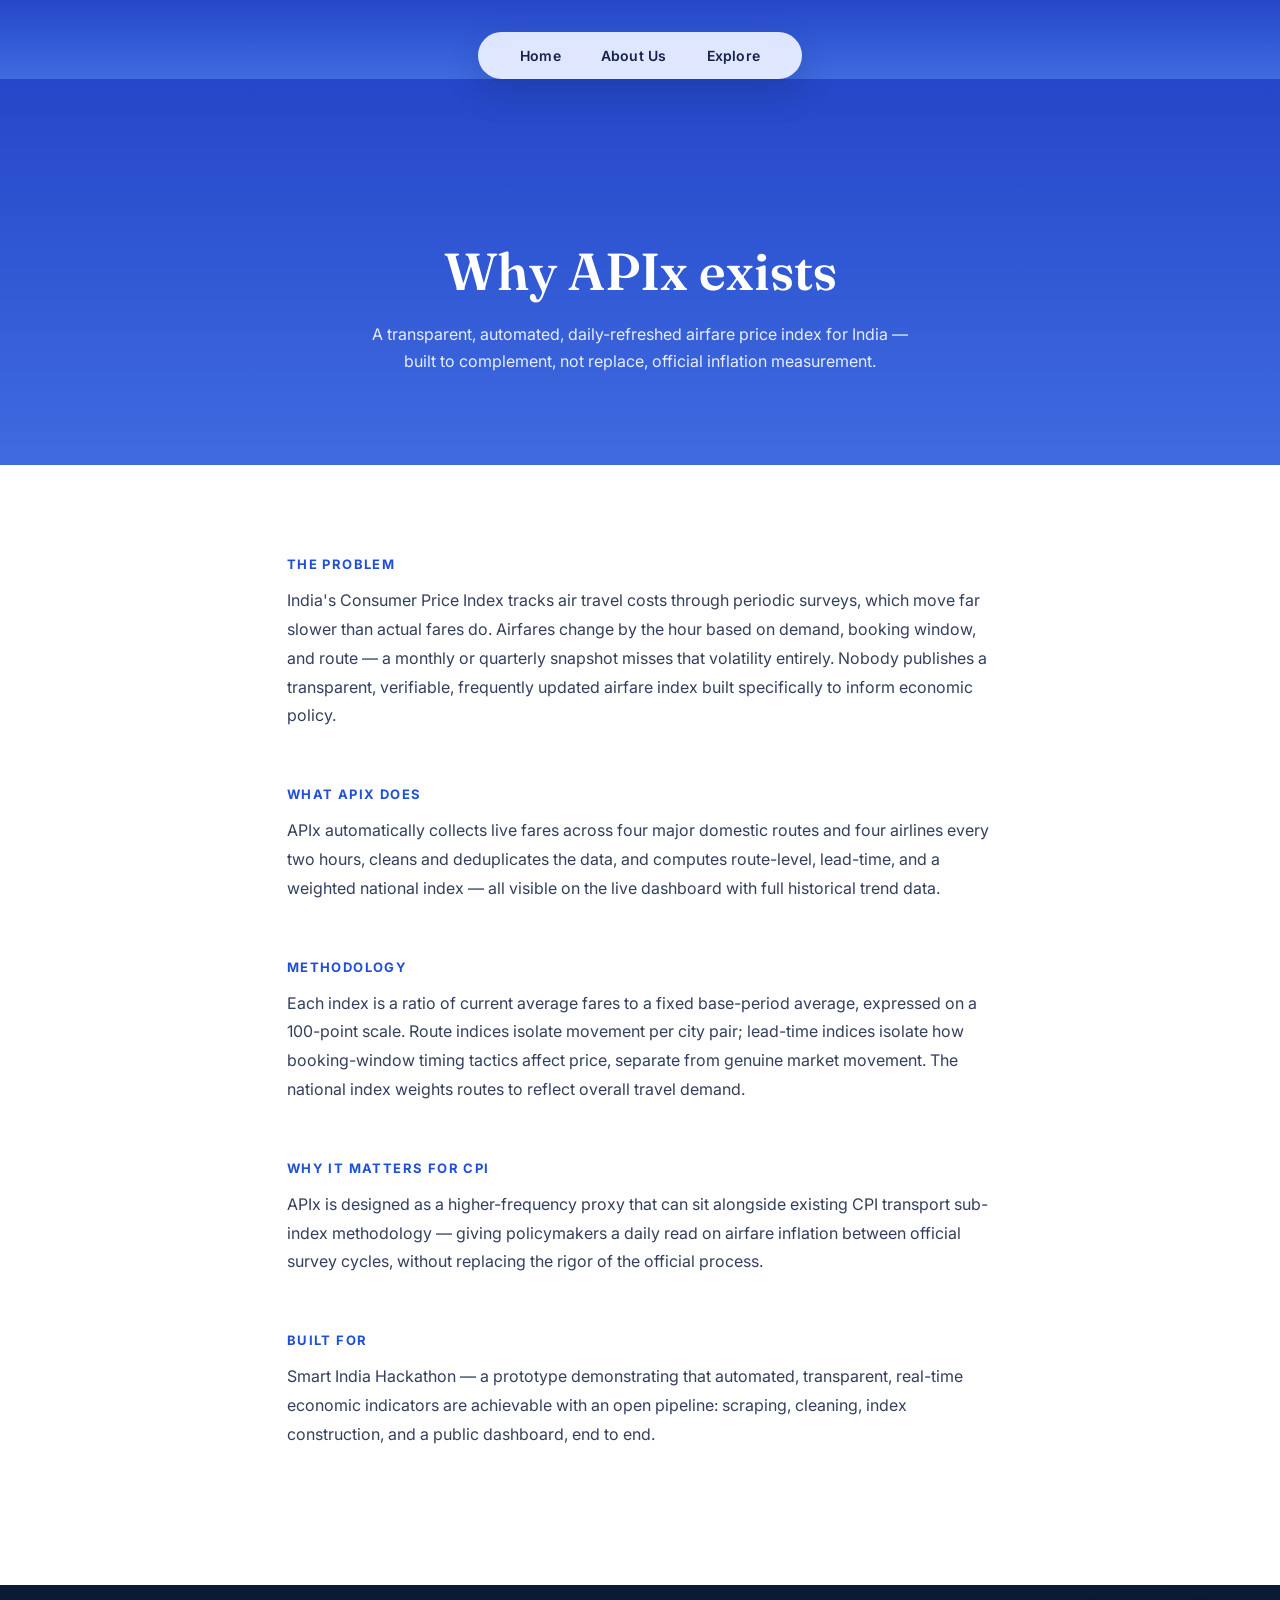
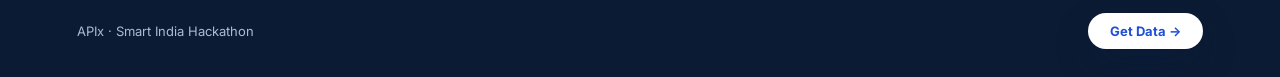
==== templates/about.html @ 1c7571ba "Frontend Push(2) changed frontend features" ====
<!DOCTYPE html>
<html lang="en">
<head>
<meta charset="UTF-8">
<meta name="viewport" content="width=device-width, initial-scale=1.0">
<title>About — APIx</title>
<link rel="preconnect" href="https://fonts.googleapis.com">
<link rel="preconnect" href="https://fonts.gstatic.com" crossorigin>
<link href="https://fonts.googleapis.com/css2?family=Fraunces:opsz,wght@9..144,500;9..144,600;9..144,700&family=Inter:wght@400;500;600&display=swap" rel="stylesheet">
<link rel="stylesheet" href="/static/css/landing.css">
</head>
<body>

    <div class="nav-wrapper" style="position: relative; top: 0; padding-top: 32px; background: linear-gradient(180deg, #2547c9 0%, #3f6be0 100%);">
        <nav class="center-pill-nav">
            <a href="/" class="pill-link">Home</a>
            <a href="/about" class="pill-link">About Us</a>
            <a href="/dashboard" class="pill-link">Explore</a>
        </nav>
    </div>

    <header class="about-hero">
        <h1>Why APIx exists</h1>
        <p>
            A transparent, automated, daily-refreshed airfare price
            index for India — built to complement, not replace,
            official inflation measurement.
        </p>
    </header>

    <main class="about-content">

        <div class="about-block reveal">
            <h2>The Problem</h2>
            <p>
                India's Consumer Price Index tracks air travel costs
                through periodic surveys, which move far slower than
                actual fares do. Airfares change by the hour based on
                demand, booking window, and route — a monthly or
                quarterly snapshot misses that volatility entirely.
                Nobody publishes a transparent, verifiable, frequently
                updated airfare index built specifically to inform
                economic policy.
            </p>
        </div>

        <div class="about-block reveal">
            <h2>What APIx Does</h2>
            <p>
                APIx automatically collects live fares across four
                major domestic routes and four airlines every two
                hours, cleans and deduplicates the data, and computes
                route-level, lead-time, and a weighted national index
                — all visible on the live dashboard with full
                historical trend data.
            </p>
        </div>

        <div class="about-block reveal">
            <h2>Methodology</h2>
            <p>
                Each index is a ratio of current average fares to a
                fixed base-period average, expressed on a 100-point
                scale. Route indices isolate movement per city pair;
                lead-time indices isolate how booking-window timing
                tactics affect price, separate from genuine market
                movement. The national index weights routes to reflect
                overall travel demand.
            </p>
        </div>

        <div class="about-block reveal">
            <h2>Why It Matters for CPI</h2>
            <p>
                APIx is designed as a higher-frequency proxy that can
                sit alongside existing CPI transport sub-index
                methodology — giving policymakers a daily read on
                airfare inflation between official survey cycles,
                without replacing the rigor of the official process.
            </p>
        </div>

        <div class="about-block reveal">
            <h2>Built For</h2>
            <p>
                Smart India Hackathon — a prototype demonstrating that
                automated, transparent, real-time economic indicators
                are achievable with an open pipeline: scraping,
                cleaning, index construction, and a public dashboard,
                end to end.
            </p>
        </div>

    </main>

    <footer class="landing-footer">
        <span>APIx &middot; Smart India Hackathon</span>
        <a href="/dashboard" class="cta-button small">Get Data →</a>
    </footer>

    <script src="/static/js/landing.js"></script>
</body>
</html>
---- static/css/landing.css ----
* {
    box-sizing: border-box;
}

body {
    margin: 0;
    font-family: "Inter", Arial, Helvetica, sans-serif;
    color: #0b1b33;
    overflow-x: hidden;
    -webkit-font-smoothing: antialiased;
}

.hero-logo, .hero-motto, .about-hero h1 {
    font-family: "Fraunces", Georgia, serif;
}

/* ---- Intro curtain panel ---- */

.intro-panel {
    position: fixed;
    inset: 0;
    background: linear-gradient(160deg, #1e3fc4 0%, #3f6be0 100%);
    z-index: 999;
    transform: translateY(0);
    transition: transform 0.9s cubic-bezier(0.76, 0, 0.24, 1);
}

.intro-panel.opened {
    transform: translateY(-100%);
}

/* ---- Sky hero ---- */

.sky-hero {
    position: relative;
    min-height: 100vh;
    overflow: hidden;

    background: linear-gradient(
        180deg,
        #2547c9 0%,
        #3f6be0 32%,
        #6f97ea 66%,
        #d3e2fb 100%
    );

    display: flex;
    flex-direction: column;
    align-items: center;
    justify-content: center;
}

.grain-overlay {
    position: absolute;
    inset: 0;
    z-index: 1;
    pointer-events: none;
    opacity: 0.22;
    mix-blend-mode: overlay;
    background-image: url("data:image/svg+xml;utf8,<svg xmlns='http://www.w3.org/2000/svg' width='140' height='140'><filter id='n'><feTurbulence type='fractalNoise' baseFrequency='0.85' numOctaves='2' stitchTiles='stitch'/></filter><rect width='100%25' height='100%25' filter='url(%23n)'/></svg>");
}

.wave-layer {
    position: absolute;
    inset: 0;
    z-index: 1;
    overflow: hidden;
}

.wave {
    position: absolute;
    bottom: -2px;
    left: 0;
    width: 200%;
    height: 30vh;
    min-height: 220px;
}

.wave-back { animation: wave-move 34s linear infinite; }
.wave-mid { animation: wave-move 24s linear infinite reverse; }
.wave-front { animation: wave-move 17s linear infinite; }

@keyframes wave-move {
    from { transform: translateX(0); }
    to { transform: translateX(-50%); }
}

/* ---- Centered glass pill nav (fixed via full-width flex wrapper) ---- */

.nav-wrapper {
    position: absolute;
    top: 32px;
    left: 0;
    right: 0;
    z-index: 5;

    display: flex;
    justify-content: center;
}

.center-pill-nav {
    display: flex;
    gap: 40px;

    background: rgba(255, 255, 255, 0.85);
    backdrop-filter: blur(16px) saturate(160%);
    -webkit-backdrop-filter: blur(16px) saturate(160%);
    border-radius: 999px;
    padding: 15px 42px;

    box-shadow: 0 14px 34px rgba(10, 30, 70, 0.2);
}

.pill-link {
    color: #16224a;
    text-decoration: none;
    font-weight: 600;
    font-size: 14px;
    letter-spacing: 0.2px;
    transition: color 0.2s ease;
}

.pill-link:hover {
    color: #1e4fd6;
}

/* ---- Centered hero content ---- */

.hero-content {
    position: relative;
    z-index: 3;
    text-align: center;
}

.hero-logo {
    font-weight: 600;
    font-size: 60px;
    color: #ffffff;
    letter-spacing: -1px;
    text-shadow: 0 10px 34px rgba(10, 40, 100, 0.35);
    margin-bottom: 24px;
}

.hero-motto {
    font-weight: 500;
    font-style: italic;
    font-size: clamp(28px, 4.4vw, 44px);
    color: #ffffff;
    letter-spacing: -0.2px;
    line-height: 1.25;
    margin: 0 0 38px;
    text-shadow: 0 8px 28px rgba(10, 40, 100, 0.3);
}

.cta-button {
    display: inline-block;
    background: white;
    color: #1e4fd6;
    font-family: "Inter", sans-serif;
    font-weight: 700;
    font-size: 15px;
    text-decoration: none;
    padding: 15px 36px;
    border-radius: 999px;
    transition: transform 0.25s ease, box-shadow 0.25s ease;
    box-shadow: 0 14px 34px rgba(10, 30, 70, 0.28);
}

.cta-button:hover {
    transform: translateY(-3px);
    box-shadow: 0 18px 44px rgba(10, 30, 70, 0.36);
}

.cta-button.small {
    padding: 10px 22px;
    font-size: 13px;
}

/* ---- Features ---- */

.features {
    background: #f5f8ff;
    padding: 100px 6%;

    display: grid;
    grid-template-columns: repeat(auto-fit, minmax(240px, 1fr));
    gap: 26px;
}

.feature-card {
    background: white;
    border-radius: 18px;
    padding: 36px 28px;
    border: 1px solid #e6edfc;
    transition: transform 0.3s ease, box-shadow 0.3s ease;
}

.feature-card:hover {
    transform: translateY(-6px);
    box-shadow: 0 20px 44px rgba(10, 30, 70, 0.1);
}

.feature-icon {
    font-size: 30px;
    margin-bottom: 16px;
}

.feature-card h3 {
    margin: 0 0 10px;
    font-size: 18px;
    font-weight: 700;
    font-family: "Inter", sans-serif;
}

.feature-card p {
    margin: 0;
    color: #56607a;
    line-height: 1.65;
    font-size: 14px;
}

/* ---- Reveal ---- */

.reveal {
    opacity: 0;
    transform: translateY(24px);
    transition: opacity 0.7s ease, transform 0.7s ease;
}

.reveal.is-visible {
    opacity: 1;
    transform: translateY(0);
}

/* ---- Footer ---- */

.landing-footer {
    background: #0b1b33;
    color: #aeb9d4;
    padding: 28px 6%;
    display: flex;
    justify-content: space-between;
    align-items: center;
    font-size: 13px;
}

/* ---- About page ---- */

.about-hero {
    background: linear-gradient(180deg, #2547c9 0%, #3f6be0 100%);
    padding: 160px 6% 90px;
    text-align: center;
    color: white;
    position: relative;
    overflow: hidden;
}

.about-hero h1 {
    font-size: clamp(34px, 5vw, 52px);
    font-weight: 600;
    margin: 0 0 18px;
}

.about-hero p {
    max-width: 560px;
    margin: 0 auto;
    color: #e6edfc;
    line-height: 1.7;
    font-size: 16px;
}

.about-content {
    max-width: 860px;
    margin: 0 auto;
    padding: 80px 6%;
}

.about-block {
    margin-bottom: 56px;
}

.about-block h2 {
    font-family: "Inter", sans-serif;
    font-size: 13px;
    font-weight: 700;
    letter-spacing: 1.4px;
    text-transform: uppercase;
    color: #1e4fd6;
    margin-bottom: 14px;
}

.about-block p {
    font-size: 16px;
    line-height: 1.8;
    color: #333f5c;
    margin: 0;
}

@media (max-width: 700px) {
    .center-pill-nav {
        gap: 22px;
        padding: 12px 26px;
    }

    .hero-logo {
        font-size: 44px;
    }

    .landing-footer {
        flex-direction: column;
        gap: 14px;
        text-align: center;
    }
}

@media (prefers-reduced-motion: reduce) {
    .wave {
        animation: none;
    }

    .reveal {
        opacity: 1;
        transform: none;
    }
}
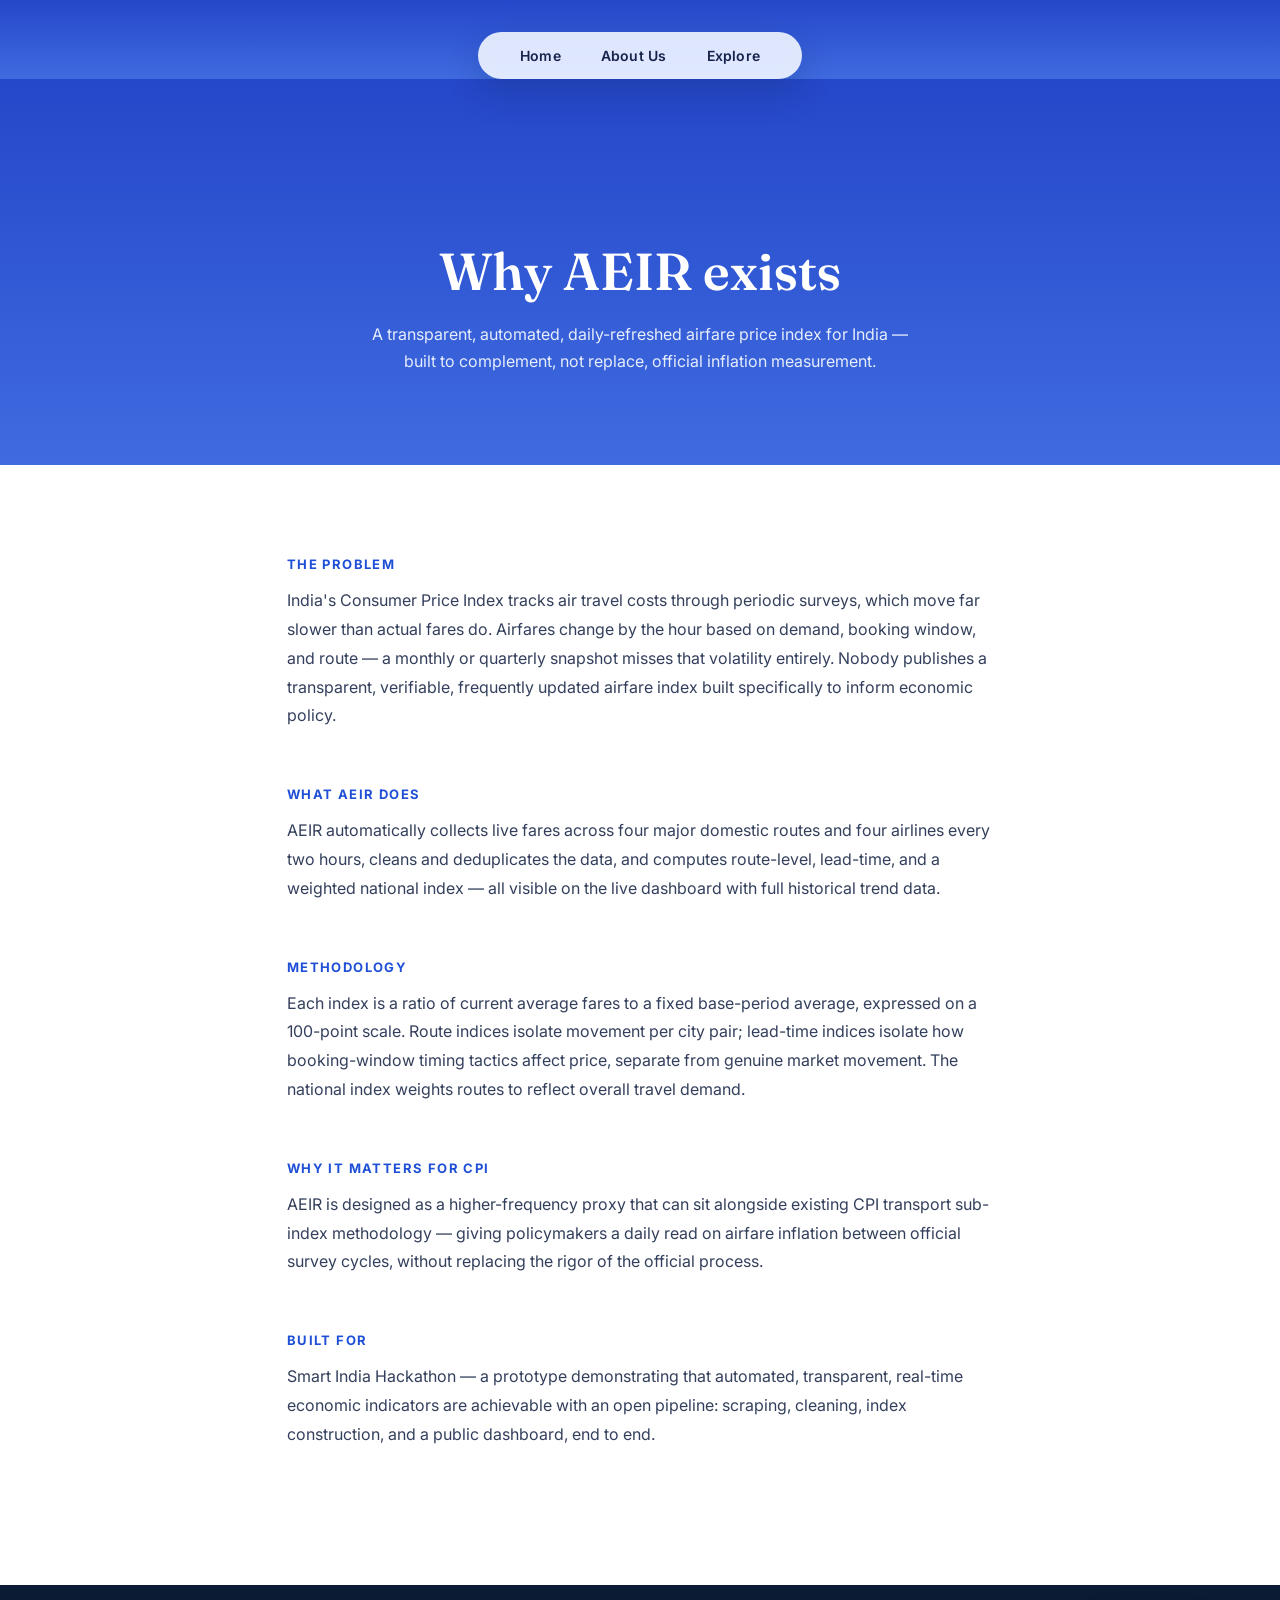
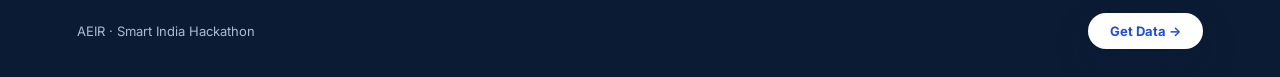
==== commit e08d0c04: "Changed apix to aeir in all the files." ====
--- a/templates/about.html
+++ b/templates/about.html
@@ -3,7 +3,7 @@
 <head>
 <meta charset="UTF-8">
 <meta name="viewport" content="width=device-width, initial-scale=1.0">
-<title>About — APIx</title>
+<title>About — AEIR</title>
 <link rel="preconnect" href="https://fonts.googleapis.com">
 <link rel="preconnect" href="https://fonts.gstatic.com" crossorigin>
 <link href="https://fonts.googleapis.com/css2?family=Fraunces:opsz,wght@9..144,500;9..144,600;9..144,700&family=Inter:wght@400;500;600&display=swap" rel="stylesheet">
@@ -20,7 +20,7 @@
     </div>
 
     <header class="about-hero">
-        <h1>Why APIx exists</h1>
+        <h1>Why AEIR exists</h1>
         <p>
             A transparent, automated, daily-refreshed airfare price
             index for India — built to complement, not replace,
@@ -45,9 +45,9 @@
         </div>
 
         <div class="about-block reveal">
-            <h2>What APIx Does</h2>
+            <h2>What AEIR Does</h2>
             <p>
-                APIx automatically collects live fares across four
+                AEIR automatically collects live fares across four
                 major domestic routes and four airlines every two
                 hours, cleans and deduplicates the data, and computes
                 route-level, lead-time, and a weighted national index
@@ -72,7 +72,7 @@
         <div class="about-block reveal">
             <h2>Why It Matters for CPI</h2>
             <p>
-                APIx is designed as a higher-frequency proxy that can
+                AEIR is designed as a higher-frequency proxy that can
                 sit alongside existing CPI transport sub-index
                 methodology — giving policymakers a daily read on
                 airfare inflation between official survey cycles,
@@ -94,7 +94,7 @@
     </main>
 
     <footer class="landing-footer">
-        <span>APIx &middot; Smart India Hackathon</span>
+        <span>AEIR &middot; Smart India Hackathon</span>
         <a href="/dashboard" class="cta-button small">Get Data →</a>
     </footer>
 
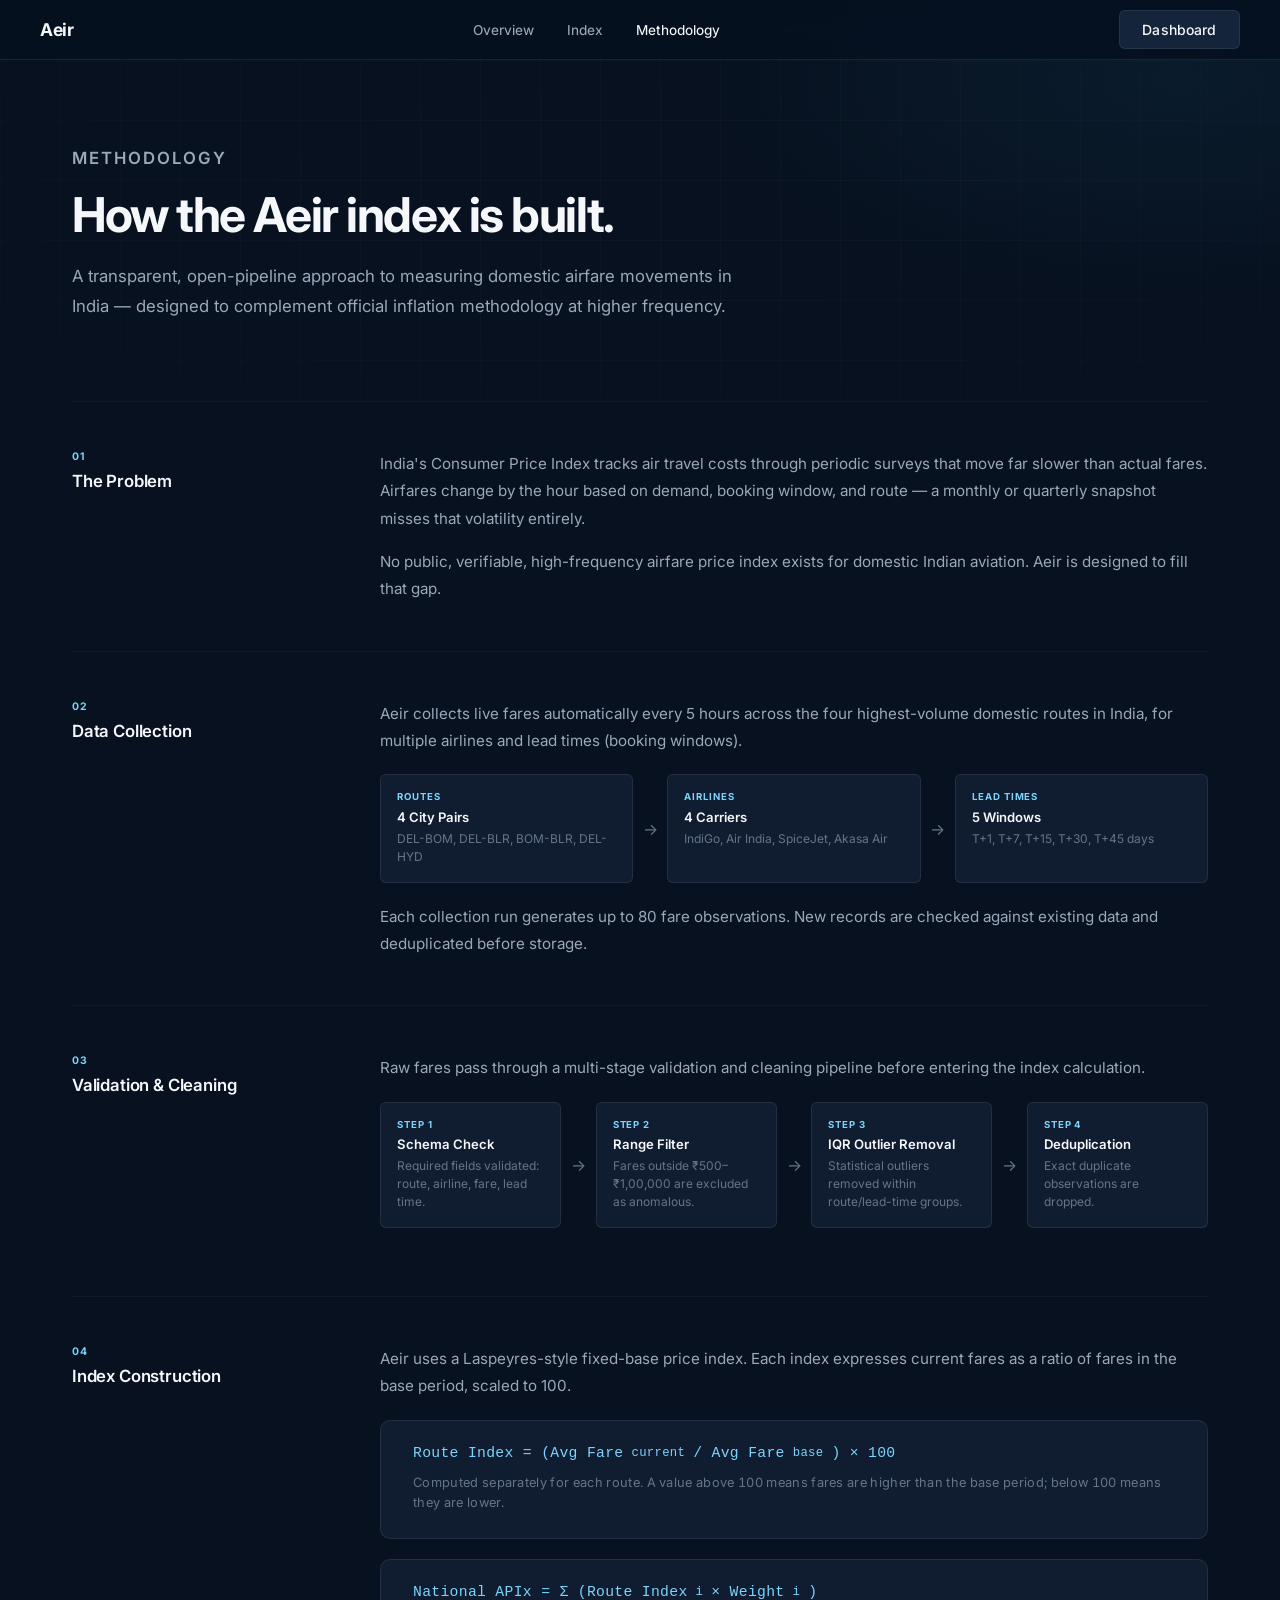
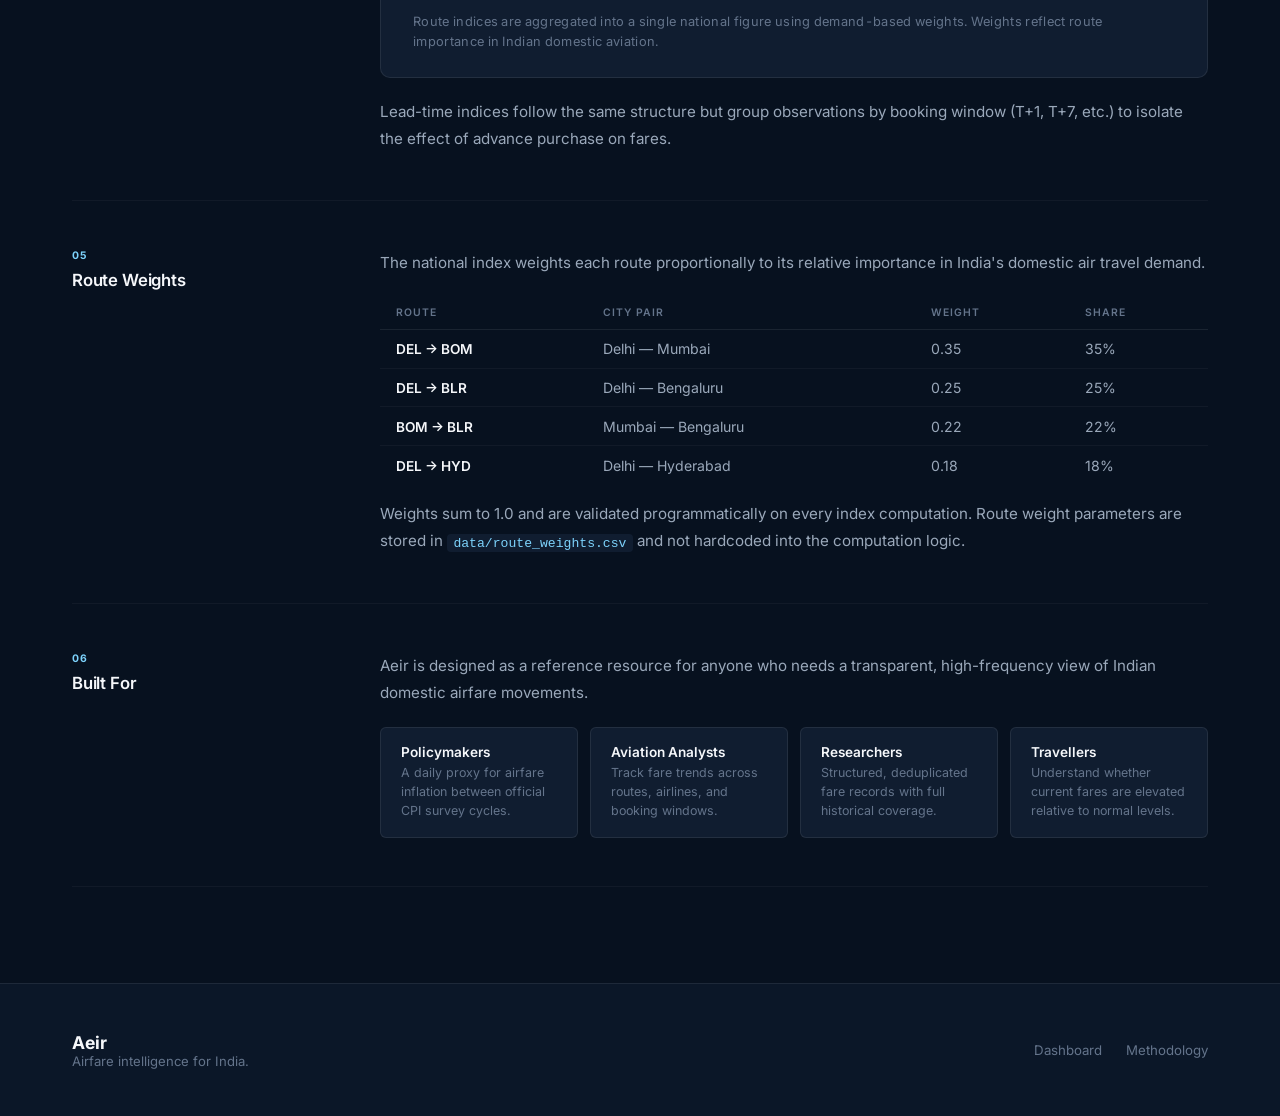
==== commit 37da0bfc: "many beautification and formatting changes to the dashboard.html and style.css files, including addi" ====
--- a/templates/about.html
+++ b/templates/about.html
@@ -1,103 +1,494 @@
 <!DOCTYPE html>
 <html lang="en">
 <head>
-<meta charset="UTF-8">
-<meta name="viewport" content="width=device-width, initial-scale=1.0">
-<title>About — AEIR</title>
-<link rel="preconnect" href="https://fonts.googleapis.com">
-<link rel="preconnect" href="https://fonts.gstatic.com" crossorigin>
-<link href="https://fonts.googleapis.com/css2?family=Fraunces:opsz,wght@9..144,500;9..144,600;9..144,700&family=Inter:wght@400;500;600&display=swap" rel="stylesheet">
-<link rel="stylesheet" href="/static/css/landing.css">
+    <meta charset="UTF-8">
+    <meta name="viewport" content="width=device-width, initial-scale=1.0">
+    <title>Aeir | Methodology</title>
+
+    <link rel="preconnect" href="https://fonts.googleapis.com">
+    <link rel="preconnect" href="https://fonts.gstatic.com" crossorigin>
+    <link href="https://fonts.googleapis.com/css2?family=Inter:wght@300;400;500;600;700&display=swap" rel="stylesheet">
+    <link rel="stylesheet" href="/static/css/landing.css">
+
+    <style>
+        /* ---- Methodology page overrides & extras ---- */
+        .method-hero {
+            padding: 9rem 0 5rem;
+            position: relative;
+            overflow: hidden;
+        }
+        .method-hero-bg {
+            position: absolute;
+            inset: 0;
+            pointer-events: none;
+        }
+        .method-hero-bg .glow {
+            position: absolute;
+            top: -20%;
+            right: -10%;
+            width: 60%;
+            height: 100%;
+            background: radial-gradient(ellipse at 70% 40%,
+                rgba(56, 189, 248, 0.06) 0%,
+                transparent 65%);
+        }
+        .method-hero-bg .grid {
+            position: absolute;
+            inset: 0;
+            background-image:
+                linear-gradient(rgba(255,255,255,0.025) 1px, transparent 1px),
+                linear-gradient(90deg, rgba(255,255,255,0.025) 1px, transparent 1px);
+            background-size: 60px 60px;
+            mask-image: radial-gradient(ellipse 80% 80% at 50% 50%, black 30%, transparent 100%);
+        }
+        .method-hero-inner {
+            position: relative;
+            z-index: 1;
+            max-width: 680px;
+        }
+        .method-hero-inner h1 {
+            font-size: clamp(2rem, 4vw, 3rem);
+            font-weight: 700;
+            letter-spacing: -0.03em;
+            line-height: 1.1;
+            margin-bottom: 1.25rem;
+        }
+        .method-hero-inner p {
+            font-size: 1.05rem;
+            line-height: 1.75;
+            color: var(--text-secondary);
+        }
+
+        /* Content sections */
+        .method-body {
+            padding: 0 0 6rem;
+        }
+        .method-section {
+            display: grid;
+            grid-template-columns: 260px 1fr;
+            gap: 3rem;
+            padding: 3rem 0;
+            border-top: 1px solid var(--border-subtle);
+            align-items: start;
+        }
+        .method-section:last-child {
+            border-bottom: 1px solid var(--border-subtle);
+        }
+        .method-label {
+            display: flex;
+            flex-direction: column;
+            gap: 0.5rem;
+            position: sticky;
+            top: 80px;
+        }
+        .method-num {
+            font-size: 0.65rem;
+            font-weight: 700;
+            letter-spacing: 0.12em;
+            color: var(--accent);
+            text-transform: uppercase;
+        }
+        .method-label h2 {
+            font-size: 1.05rem;
+            font-weight: 600;
+            color: var(--text-primary);
+            letter-spacing: -0.01em;
+        }
+        .method-content p {
+            font-size: 0.95rem;
+            line-height: 1.8;
+            color: var(--text-secondary);
+            margin-bottom: 1rem;
+        }
+        .method-content p:last-child { margin-bottom: 0; }
+
+        /* Formula card */
+        .formula-card {
+            background: var(--surface);
+            border: 1px solid var(--border);
+            border-radius: var(--radius-md);
+            padding: 1.5rem 2rem;
+            margin: 1.25rem 0;
+            font-size: 1rem;
+            color: var(--text-primary);
+            font-variant-numeric: tabular-nums;
+            letter-spacing: 0.02em;
+        }
+        .formula-card .formula-line {
+            display: flex;
+            align-items: center;
+            gap: 0.5rem;
+            flex-wrap: wrap;
+            font-family: 'Courier New', Courier, monospace;
+            font-size: 0.92rem;
+            color: var(--accent);
+        }
+        .formula-card .formula-desc {
+            font-family: 'Inter', sans-serif;
+            font-size: 0.8rem;
+            color: var(--text-muted);
+            margin-top: 0.75rem;
+            line-height: 1.6;
+        }
+
+        /* Weights table */
+        .weights-table {
+            width: 100%;
+            border-collapse: collapse;
+            margin-top: 1.25rem;
+            font-size: 0.88rem;
+        }
+        .weights-table th {
+            padding: 0.6rem 1rem;
+            text-align: left;
+            font-size: 0.65rem;
+            font-weight: 600;
+            letter-spacing: 0.1em;
+            text-transform: uppercase;
+            color: var(--text-muted);
+            border-bottom: 1px solid var(--border);
+        }
+        .weights-table td {
+            padding: 0.65rem 1rem;
+            color: var(--text-secondary);
+            border-bottom: 1px solid var(--border-subtle);
+            vertical-align: middle;
+        }
+        .weights-table tr:last-child td { border-bottom: none; }
+        .weights-table tr:hover td { background: rgba(255,255,255,0.02); }
+        .route-badge {
+            display: inline-flex;
+            align-items: center;
+            gap: 0.3rem;
+            font-weight: 600;
+            color: var(--text-primary);
+            font-size: 0.85rem;
+        }
+
+        /* Pipeline diagram */
+        .pipeline-row {
+            display: flex;
+            align-items: stretch;
+            gap: 0.5rem;
+            margin: 1.25rem 0;
+            flex-wrap: wrap;
+        }
+        .pipe-step {
+            flex: 1;
+            min-width: 110px;
+            background: var(--surface);
+            border: 1px solid var(--border);
+            border-radius: var(--radius-sm);
+            padding: 1rem;
+        }
+        .pipe-step-num {
+            font-size: 0.6rem;
+            font-weight: 700;
+            letter-spacing: 0.1em;
+            color: var(--accent);
+            text-transform: uppercase;
+            margin-bottom: 0.4rem;
+        }
+        .pipe-step h4 {
+            font-size: 0.82rem;
+            font-weight: 600;
+            color: var(--text-primary);
+        }
+        .pipe-step p {
+            font-size: 0.75rem;
+            color: var(--text-muted);
+            margin-top: 0.3rem;
+            line-height: 1.5;
+        }
+        .pipe-arrow {
+            flex-shrink: 0;
+            align-self: center;
+            color: var(--text-muted);
+            font-size: 1rem;
+            padding: 0 0.1rem;
+        }
+
+        /* Users grid */
+        .users-grid {
+            display: grid;
+            grid-template-columns: repeat(auto-fill, minmax(180px, 1fr));
+            gap: 0.75rem;
+            margin-top: 1.25rem;
+        }
+        .user-card {
+            background: var(--surface);
+            border: 1px solid var(--border);
+            border-radius: var(--radius-sm);
+            padding: 1rem 1.25rem;
+        }
+        .user-card h4 {
+            font-size: 0.85rem;
+            font-weight: 600;
+            color: var(--text-primary);
+            margin-bottom: 0.3rem;
+        }
+        .user-card p {
+            font-size: 0.78rem;
+            color: var(--text-muted);
+            line-height: 1.5;
+            margin: 0 !important;
+        }
+
+        /* Responsive */
+        @media (max-width: 860px) {
+            .method-section {
+                grid-template-columns: 1fr;
+                gap: 1rem;
+            }
+            .method-label {
+                position: static;
+                flex-direction: row;
+                align-items: center;
+                gap: 1rem;
+            }
+            .method-label h2 { font-size: 1rem; }
+            .pipeline-row { flex-direction: column; }
+            .pipe-arrow { transform: rotate(90deg); align-self: flex-start; margin-left: 1.2rem; }
+        }
+    </style>
 </head>
 <body>
 
-    <div class="nav-wrapper" style="position: relative; top: 0; padding-top: 32px; background: linear-gradient(180deg, #2547c9 0%, #3f6be0 100%);">
-        <nav class="center-pill-nav">
-            <a href="/" class="pill-link">Home</a>
-            <a href="/about" class="pill-link">About Us</a>
-            <a href="/dashboard" class="pill-link">Explore</a>
-        </nav>
+    <!-- Navigation -->
+    <nav class="navbar">
+        <div class="nav-container">
+            <a href="/" class="brand-logo">Aeir</a>
+            <div class="nav-center">
+                <a href="/" class="nav-link">Overview</a>
+                <a href="/dashboard" class="nav-link">Index</a>
+                <a href="/about" class="nav-link" style="color:var(--text-primary)">Methodology</a>
+            </div>
+            <div class="nav-right">
+                <a href="/dashboard" class="btn btn-secondary">Dashboard</a>
+            </div>
+        </div>
+    </nav>
+
+    <!-- Hero -->
+    <div class="method-hero">
+        <div class="method-hero-bg">
+            <div class="glow"></div>
+            <div class="grid"></div>
+        </div>
+        <div class="container">
+            <div class="method-hero-inner reveal">
+                <p class="eyebrow" style="margin-bottom:1rem;">METHODOLOGY</p>
+                <h1>How the Aeir index is built.</h1>
+                <p>A transparent, open-pipeline approach to measuring domestic airfare movements in India — designed to complement official inflation methodology at higher frequency.</p>
+            </div>
+        </div>
     </div>
 
-    <header class="about-hero">
-        <h1>Why AEIR exists</h1>
-        <p>
-            A transparent, automated, daily-refreshed airfare price
-            index for India — built to complement, not replace,
-            official inflation measurement.
-        </p>
-    </header>
-
-    <main class="about-content">
-
-        <div class="about-block reveal">
-            <h2>The Problem</h2>
-            <p>
-                India's Consumer Price Index tracks air travel costs
-                through periodic surveys, which move far slower than
-                actual fares do. Airfares change by the hour based on
-                demand, booking window, and route — a monthly or
-                quarterly snapshot misses that volatility entirely.
-                Nobody publishes a transparent, verifiable, frequently
-                updated airfare index built specifically to inform
-                economic policy.
-            </p>
+    <!-- Body -->
+    <div class="method-body">
+        <div class="container">
+
+            <!-- 01 The Problem -->
+            <div class="method-section reveal">
+                <div class="method-label">
+                    <span class="method-num">01</span>
+                    <h2>The Problem</h2>
+                </div>
+                <div class="method-content">
+                    <p>India's Consumer Price Index tracks air travel costs through periodic surveys that move far slower than actual fares. Airfares change by the hour based on demand, booking window, and route — a monthly or quarterly snapshot misses that volatility entirely.</p>
+                    <p>No public, verifiable, high-frequency airfare price index exists for domestic Indian aviation. Aeir is designed to fill that gap.</p>
+                </div>
+            </div>
+
+            <!-- 02 Data Collection -->
+            <div class="method-section reveal">
+                <div class="method-label">
+                    <span class="method-num">02</span>
+                    <h2>Data Collection</h2>
+                </div>
+                <div class="method-content">
+                    <p>Aeir collects live fares automatically every 5 hours across the four highest-volume domestic routes in India, for multiple airlines and lead times (booking windows).</p>
+                    <div class="pipeline-row">
+                        <div class="pipe-step">
+                            <div class="pipe-step-num">Routes</div>
+                            <h4>4 City Pairs</h4>
+                            <p>DEL-BOM, DEL-BLR, BOM-BLR, DEL-HYD</p>
+                        </div>
+                        <span class="pipe-arrow">→</span>
+                        <div class="pipe-step">
+                            <div class="pipe-step-num">Airlines</div>
+                            <h4>4 Carriers</h4>
+                            <p>IndiGo, Air India, SpiceJet, Akasa Air</p>
+                        </div>
+                        <span class="pipe-arrow">→</span>
+                        <div class="pipe-step">
+                            <div class="pipe-step-num">Lead Times</div>
+                            <h4>5 Windows</h4>
+                            <p>T+1, T+7, T+15, T+30, T+45 days</p>
+                        </div>
+                    </div>
+                    <p>Each collection run generates up to 80 fare observations. New records are checked against existing data and deduplicated before storage.</p>
+                </div>
+            </div>
+
+            <!-- 03 Validation & Cleaning -->
+            <div class="method-section reveal">
+                <div class="method-label">
+                    <span class="method-num">03</span>
+                    <h2>Validation &amp; Cleaning</h2>
+                </div>
+                <div class="method-content">
+                    <p>Raw fares pass through a multi-stage validation and cleaning pipeline before entering the index calculation.</p>
+                    <div class="pipeline-row">
+                        <div class="pipe-step">
+                            <div class="pipe-step-num">Step 1</div>
+                            <h4>Schema Check</h4>
+                            <p>Required fields validated: route, airline, fare, lead time.</p>
+                        </div>
+                        <span class="pipe-arrow">→</span>
+                        <div class="pipe-step">
+                            <div class="pipe-step-num">Step 2</div>
+                            <h4>Range Filter</h4>
+                            <p>Fares outside ₹500–₹1,00,000 are excluded as anomalous.</p>
+                        </div>
+                        <span class="pipe-arrow">→</span>
+                        <div class="pipe-step">
+                            <div class="pipe-step-num">Step 3</div>
+                            <h4>IQR Outlier Removal</h4>
+                            <p>Statistical outliers removed within route/lead-time groups.</p>
+                        </div>
+                        <span class="pipe-arrow">→</span>
+                        <div class="pipe-step">
+                            <div class="pipe-step-num">Step 4</div>
+                            <h4>Deduplication</h4>
+                            <p>Exact duplicate observations are dropped.</p>
+                        </div>
+                    </div>
+                </div>
+            </div>
+
+            <!-- 04 Index Construction -->
+            <div class="method-section reveal">
+                <div class="method-label">
+                    <span class="method-num">04</span>
+                    <h2>Index Construction</h2>
+                </div>
+                <div class="method-content">
+                    <p>Aeir uses a Laspeyres-style fixed-base price index. Each index expresses current fares as a ratio of fares in the base period, scaled to 100.</p>
+                    <div class="formula-card">
+                        <div class="formula-line">
+                            Route Index = (Avg Fare<sub>current</sub> / Avg Fare<sub>base</sub>) × 100
+                        </div>
+                        <div class="formula-desc">
+                            Computed separately for each route. A value above 100 means fares are higher than the base period; below 100 means they are lower.
+                        </div>
+                    </div>
+                    <div class="formula-card" style="margin-top:0.75rem;">
+                        <div class="formula-line">
+                            National APIx = Σ (Route Index<sub>i</sub> × Weight<sub>i</sub>)
+                        </div>
+                        <div class="formula-desc">
+                            Route indices are aggregated into a single national figure using demand-based weights. Weights reflect route importance in Indian domestic aviation.
+                        </div>
+                    </div>
+                    <p style="margin-top:1rem;">Lead-time indices follow the same structure but group observations by booking window (T+1, T+7, etc.) to isolate the effect of advance purchase on fares.</p>
+                </div>
+            </div>
+
+            <!-- 05 Route Weights -->
+            <div class="method-section reveal">
+                <div class="method-label">
+                    <span class="method-num">05</span>
+                    <h2>Route Weights</h2>
+                </div>
+                <div class="method-content">
+                    <p>The national index weights each route proportionally to its relative importance in India's domestic air travel demand.</p>
+                    <table class="weights-table">
+                        <thead>
+                            <tr>
+                                <th>Route</th>
+                                <th>City Pair</th>
+                                <th>Weight</th>
+                                <th>Share</th>
+                            </tr>
+                        </thead>
+                        <tbody>
+                            <tr>
+                                <td><span class="route-badge">DEL → BOM</span></td>
+                                <td>Delhi — Mumbai</td>
+                                <td>0.35</td>
+                                <td>35%</td>
+                            </tr>
+                            <tr>
+                                <td><span class="route-badge">DEL → BLR</span></td>
+                                <td>Delhi — Bengaluru</td>
+                                <td>0.25</td>
+                                <td>25%</td>
+                            </tr>
+                            <tr>
+                                <td><span class="route-badge">BOM → BLR</span></td>
+                                <td>Mumbai — Bengaluru</td>
+                                <td>0.22</td>
+                                <td>22%</td>
+                            </tr>
+                            <tr>
+                                <td><span class="route-badge">DEL → HYD</span></td>
+                                <td>Delhi — Hyderabad</td>
+                                <td>0.18</td>
+                                <td>18%</td>
+                            </tr>
+                        </tbody>
+                    </table>
+                    <p style="margin-top:1rem;">Weights sum to 1.0 and are validated programmatically on every index computation. Route weight parameters are stored in <code style="font-size:0.82rem;background:var(--surface);padding:0.1rem 0.4rem;border-radius:4px;color:var(--accent);">data/route_weights.csv</code> and not hardcoded into the computation logic.</p>
+                </div>
+            </div>
+
+            <!-- 06 Who It's For -->
+            <div class="method-section reveal">
+                <div class="method-label">
+                    <span class="method-num">06</span>
+                    <h2>Built For</h2>
+                </div>
+                <div class="method-content">
+                    <p>Aeir is designed as a reference resource for anyone who needs a transparent, high-frequency view of Indian domestic airfare movements.</p>
+                    <div class="users-grid">
+                        <div class="user-card">
+                            <h4>Policymakers</h4>
+                            <p>A daily proxy for airfare inflation between official CPI survey cycles.</p>
+                        </div>
+                        <div class="user-card">
+                            <h4>Aviation Analysts</h4>
+                            <p>Track fare trends across routes, airlines, and booking windows.</p>
+                        </div>
+                        <div class="user-card">
+                            <h4>Researchers</h4>
+                            <p>Structured, deduplicated fare records with full historical coverage.</p>
+                        </div>
+                        <div class="user-card">
+                            <h4>Travellers</h4>
+                            <p>Understand whether current fares are elevated relative to normal levels.</p>
+                        </div>
+                    </div>
+                </div>
+            </div>
+
+        </div><!-- /container -->
+    </div><!-- /method-body -->
+
+    <footer class="footer">
+        <div class="container footer-content">
+            <div class="footer-brand">
+                <span class="logo">Aeir</span>
+                <p>Airfare intelligence for India.</p>
+            </div>
+            <div class="footer-links">
+                <a href="/dashboard">Dashboard</a>
+                <a href="/about">Methodology</a>
+            </div>
         </div>
-
-        <div class="about-block reveal">
-            <h2>What AEIR Does</h2>
-            <p>
-                AEIR automatically collects live fares across four
-                major domestic routes and four airlines every two
-                hours, cleans and deduplicates the data, and computes
-                route-level, lead-time, and a weighted national index
-                — all visible on the live dashboard with full
-                historical trend data.
-            </p>
-        </div>
-
-        <div class="about-block reveal">
-            <h2>Methodology</h2>
-            <p>
-                Each index is a ratio of current average fares to a
-                fixed base-period average, expressed on a 100-point
-                scale. Route indices isolate movement per city pair;
-                lead-time indices isolate how booking-window timing
-                tactics affect price, separate from genuine market
-                movement. The national index weights routes to reflect
-                overall travel demand.
-            </p>
-        </div>
-
-        <div class="about-block reveal">
-            <h2>Why It Matters for CPI</h2>
-            <p>
-                AEIR is designed as a higher-frequency proxy that can
-                sit alongside existing CPI transport sub-index
-                methodology — giving policymakers a daily read on
-                airfare inflation between official survey cycles,
-                without replacing the rigor of the official process.
-            </p>
-        </div>
-
-        <div class="about-block reveal">
-            <h2>Built For</h2>
-            <p>
-                Smart India Hackathon — a prototype demonstrating that
-                automated, transparent, real-time economic indicators
-                are achievable with an open pipeline: scraping,
-                cleaning, index construction, and a public dashboard,
-                end to end.
-            </p>
-        </div>
-
-    </main>
-
-    <footer class="landing-footer">
-        <span>AEIR &middot; Smart India Hackathon</span>
-        <a href="/dashboard" class="cta-button small">Get Data →</a>
     </footer>
 
     <script src="/static/js/landing.js"></script>
+
 </body>
 </html>
--- a/static/css/landing.css
+++ b/static/css/landing.css
@@ -1,325 +1,538 @@
-* {
-    box-sizing: border-box;
+/* ============================================================
+   Aeir Design System — landing.css
+   Color Palette, Typography, Components, Layout
+   ============================================================ */
+
+/* ---------- CSS Custom Properties (Design Tokens) ---------- */
+:root {
+  --bg-primary:   #07111F;
+  --bg-secondary: #0B1728;
+  --surface:      #101D30;
+  --surface-elevated: #14243A;
+  --text-primary:  #F5F7FA;
+  --text-secondary: #9AA8BA;
+  --text-muted:    #64748B;
+  --border:        rgba(255, 255, 255, 0.08);
+  --border-subtle: rgba(255, 255, 255, 0.04);
+  --accent:        #7DD3FC;
+  --accent-strong: #38BDF8;
+  --positive:      #34D399;
+  --warning:       #FBBF24;
+  --negative:      #FB7185;
+  --radius-sm:     6px;
+  --radius-md:     10px;
+  --radius-lg:     16px;
+  --transition-fast:   150ms cubic-bezier(0.4, 0, 0.2, 1);
+  --transition-base:   250ms cubic-bezier(0.4, 0, 0.2, 1);
+  --transition-slow:   400ms cubic-bezier(0.4, 0, 0.2, 1);
+}
+
+/* ---------- Base Reset ---------- */
+*, *::before, *::after { box-sizing: border-box; margin: 0; padding: 0; }
+
+html {
+  font-size: 16px;
+  scroll-behavior: smooth;
 }
 
 body {
-    margin: 0;
-    font-family: "Inter", Arial, Helvetica, sans-serif;
-    color: #0b1b33;
-    overflow-x: hidden;
-    -webkit-font-smoothing: antialiased;
-}
-
-.hero-logo, .hero-motto, .about-hero h1 {
-    font-family: "Fraunces", Georgia, serif;
-}
-
-/* ---- Intro curtain panel ---- */
-
-.intro-panel {
-    position: fixed;
-    inset: 0;
-    background: linear-gradient(160deg, #1e3fc4 0%, #3f6be0 100%);
-    z-index: 999;
-    transform: translateY(0);
-    transition: transform 0.9s cubic-bezier(0.76, 0, 0.24, 1);
-}
-
-.intro-panel.opened {
-    transform: translateY(-100%);
-}
-
-/* ---- Sky hero ---- */
-
-.sky-hero {
-    position: relative;
-    min-height: 100vh;
-    overflow: hidden;
-
-    background: linear-gradient(
-        180deg,
-        #2547c9 0%,
-        #3f6be0 32%,
-        #6f97ea 66%,
-        #d3e2fb 100%
-    );
-
-    display: flex;
+  background-color: var(--bg-primary);
+  color: var(--text-primary);
+  font-family: 'Inter', -apple-system, BlinkMacSystemFont, 'Segoe UI', sans-serif;
+  -webkit-font-smoothing: antialiased;
+  -moz-osx-font-smoothing: grayscale;
+  overflow-x: hidden;
+}
+
+a { text-decoration: none; color: inherit; }
+
+img, svg { display: block; max-width: 100%; }
+
+/* ---------- Utility ---------- */
+.container {
+  width: 100%;
+  max-width: 1200px;
+  margin: 0 auto;
+  padding: 0 2rem;
+}
+
+/* ---------- Buttons ---------- */
+.btn {
+  display: inline-flex;
+  align-items: center;
+  gap: 0.5rem;
+  padding: 0.6rem 1.4rem;
+  border-radius: var(--radius-sm);
+  font-size: 0.875rem;
+  font-weight: 500;
+  letter-spacing: 0.01em;
+  cursor: pointer;
+  transition: all var(--transition-fast);
+  white-space: nowrap;
+}
+
+.btn-primary {
+  background: var(--accent-strong);
+  color: #0a1628;
+  border: 1px solid transparent;
+}
+.btn-primary:hover {
+  background: var(--accent);
+  transform: translateY(-1px);
+  box-shadow: 0 4px 20px rgba(56, 189, 248, 0.3);
+}
+
+.btn-secondary {
+  background: var(--surface-elevated);
+  color: var(--text-primary);
+  border: 1px solid var(--border);
+}
+.btn-secondary:hover {
+  border-color: rgba(255,255,255,0.18);
+  background: rgba(255,255,255,0.06);
+}
+
+.btn-secondary.outline {
+  background: transparent;
+  border-color: var(--border);
+  color: var(--text-secondary);
+}
+.btn-secondary.outline:hover {
+  border-color: var(--accent);
+  color: var(--accent);
+}
+
+/* ---------- Navigation ---------- */
+.navbar {
+  position: fixed;
+  top: 0;
+  left: 0;
+  right: 0;
+  z-index: 100;
+  padding: 0 2rem;
+  height: 60px;
+  display: flex;
+  align-items: center;
+  border-bottom: 1px solid var(--border);
+  background: rgba(7, 17, 31, 0.85);
+  backdrop-filter: blur(20px) saturate(1.4);
+  -webkit-backdrop-filter: blur(20px) saturate(1.4);
+}
+
+.nav-container {
+  width: 100%;
+  max-width: 1200px;
+  margin: 0 auto;
+  display: flex;
+  align-items: center;
+  justify-content: space-between;
+}
+
+.brand-logo {
+  font-size: 1.1rem;
+  font-weight: 700;
+  letter-spacing: -0.02em;
+  color: var(--text-primary);
+  transition: color var(--transition-fast);
+}
+.brand-logo:hover { color: var(--accent); }
+
+.nav-center {
+  display: flex;
+  align-items: center;
+  gap: 0.25rem;
+}
+
+.nav-link {
+  padding: 0.4rem 0.9rem;
+  font-size: 0.85rem;
+  font-weight: 450;
+  color: var(--text-secondary);
+  border-radius: var(--radius-sm);
+  transition: color var(--transition-fast), background var(--transition-fast);
+}
+.nav-link:hover {
+  color: var(--text-primary);
+  background: rgba(255,255,255,0.05);
+}
+
+/* ---------- Hero Section ---------- */
+.hero {
+  position: relative;
+  min-height: 100vh;
+  display: flex;
+  align-items: center;
+  overflow: hidden;
+  padding-top: 60px; /* offset navbar */
+}
+
+/* Atmospheric background layers */
+.hero-bg {
+  position: absolute;
+  inset: 0;
+  pointer-events: none;
+}
+
+.hero-glow {
+  position: absolute;
+  top: -10%;
+  right: -5%;
+  width: 70%;
+  height: 90%;
+  background: radial-gradient(ellipse at 70% 40%,
+    rgba(56, 189, 248, 0.07) 0%,
+    rgba(125, 211, 252, 0.03) 45%,
+    transparent 70%
+  );
+  border-radius: 50%;
+}
+
+/* Subtle grid */
+.hero-grid {
+  position: absolute;
+  inset: 0;
+  background-image:
+    linear-gradient(rgba(255,255,255,0.025) 1px, transparent 1px),
+    linear-gradient(90deg, rgba(255,255,255,0.025) 1px, transparent 1px);
+  background-size: 60px 60px;
+  mask-image: radial-gradient(ellipse 80% 80% at 50% 50%, black 30%, transparent 100%);
+}
+
+/* Hero content layout */
+.hero-content {
+  position: relative;
+  z-index: 1;
+  width: 100%;
+  max-width: 1200px;
+  margin: 0 auto;
+  padding: 3rem 2rem;
+  display: grid;
+  grid-template-columns: 1fr 1fr;
+  align-items: center;
+  gap: 3rem;
+  min-height: calc(100vh - 60px);
+}
+
+/* Left text */
+.hero-text {
+  display: flex;
+  flex-direction: column;
+  gap: 1.4rem;
+}
+
+.eyebrow {
+  font-size: 0.7rem;
+  font-weight: 600;
+  letter-spacing: 0.12em;
+  color: var(--accent);
+  text-transform: uppercase;
+}
+
+.hero-text h1 {
+  font-size: clamp(2.2rem, 4vw, 3.4rem);
+  font-weight: 700;
+  line-height: 1.1;
+  letter-spacing: -0.03em;
+  color: var(--text-primary);
+}
+
+.subtitle {
+  font-size: 1rem;
+  line-height: 1.7;
+  color: var(--text-secondary);
+  max-width: 440px;
+}
+
+.hero-actions {
+  display: flex;
+  align-items: center;
+  gap: 0.75rem;
+  flex-wrap: wrap;
+  margin-top: 0.5rem;
+}
+
+/* Right visual — model-viewer */
+.hero-visual {
+  position: relative;
+  height: 520px;
+  display: flex;
+  align-items: center;
+  justify-content: center;
+}
+
+.hero-visual model-viewer {
+  width: 100%;
+  height: 100%;
+  background: transparent;
+  --progress-bar-color: transparent;
+  --progress-mask: transparent;
+}
+
+/* ---------- Sections ---------- */
+.section {
+  padding: 5rem 0;
+  border-top: 1px solid var(--border-subtle);
+}
+
+.section-title {
+  font-size: clamp(1.4rem, 2.5vw, 2rem);
+  font-weight: 700;
+  letter-spacing: -0.025em;
+  color: var(--text-primary);
+  margin-bottom: 0.75rem;
+}
+
+.section-desc {
+  font-size: 1rem;
+  line-height: 1.75;
+  color: var(--text-secondary);
+  max-width: 640px;
+}
+
+/* ---------- Index at a Glance ---------- */
+.index-glance {
+  background: var(--bg-secondary);
+}
+
+.glance-grid {
+  display: grid;
+  grid-template-columns: 1fr auto;
+  align-items: center;
+  gap: 3rem;
+  margin-top: 2.5rem;
+  padding: 2.5rem;
+  background: var(--surface);
+  border: 1px solid var(--border);
+  border-radius: var(--radius-lg);
+}
+
+.glance-label {
+  font-size: 0.7rem;
+  font-weight: 600;
+  letter-spacing: 0.1em;
+  text-transform: uppercase;
+  color: var(--text-muted);
+  margin-bottom: 0.5rem;
+}
+
+.glance-value {
+  font-size: clamp(3rem, 7vw, 5.5rem);
+  font-weight: 700;
+  letter-spacing: -0.04em;
+  color: var(--text-primary);
+  line-height: 1;
+  font-variant-numeric: tabular-nums;
+}
+
+.glance-change {
+  font-size: 0.9rem;
+  color: var(--text-muted);
+  margin-top: 0.75rem;
+}
+
+.glance-meta {
+  display: flex;
+  flex-direction: column;
+  gap: 1.5rem;
+  min-width: 180px;
+}
+
+.meta-item {
+  display: flex;
+  flex-direction: column;
+  gap: 0.35rem;
+}
+
+.meta-label {
+  font-size: 0.65rem;
+  font-weight: 600;
+  letter-spacing: 0.1em;
+  text-transform: uppercase;
+  color: var(--text-muted);
+}
+
+.meta-value {
+  font-size: 0.9rem;
+  font-weight: 500;
+  color: var(--text-primary);
+}
+
+.text-positive { color: var(--positive); }
+.text-negative { color: var(--negative); }
+.text-warning  { color: var(--warning); }
+
+/* ---------- Pipeline Steps ---------- */
+.pipeline {
+  background: var(--bg-secondary);
+}
+
+.pipeline-steps {
+  display: flex;
+  align-items: flex-start;
+  gap: 0.75rem;
+  margin-top: 2.5rem;
+  flex-wrap: wrap;
+}
+
+.step {
+  flex: 1;
+  min-width: 160px;
+  padding: 1.75rem;
+  background: var(--surface);
+  border: 1px solid var(--border);
+  border-radius: var(--radius-md);
+  transition: border-color var(--transition-base), box-shadow var(--transition-base);
+}
+.step:hover {
+  border-color: rgba(125, 211, 252, 0.2);
+  box-shadow: 0 0 0 1px rgba(125, 211, 252, 0.08);
+}
+
+.step-num {
+  font-size: 0.7rem;
+  font-weight: 700;
+  letter-spacing: 0.08em;
+  color: var(--accent);
+  margin-bottom: 0.75rem;
+}
+
+.step h3 {
+  font-size: 0.95rem;
+  font-weight: 600;
+  color: var(--text-primary);
+  margin-bottom: 0.5rem;
+}
+
+.step p {
+  font-size: 0.83rem;
+  line-height: 1.6;
+  color: var(--text-secondary);
+}
+
+.step-arrow {
+  flex-shrink: 0;
+  align-self: center;
+  font-size: 1.2rem;
+  color: var(--text-muted);
+  padding-top: 1.25rem;
+}
+
+/* ---------- Footer ---------- */
+.footer {
+  padding: 3rem 0;
+  border-top: 1px solid var(--border);
+  background: var(--bg-secondary);
+}
+
+.footer-content {
+  display: flex;
+  align-items: center;
+  justify-content: space-between;
+  flex-wrap: wrap;
+  gap: 1.5rem;
+}
+
+.footer-brand .logo {
+  font-size: 1.1rem;
+  font-weight: 700;
+  color: var(--text-primary);
+  margin-bottom: 0.3rem;
+}
+
+.footer-brand p {
+  font-size: 0.82rem;
+  color: var(--text-muted);
+}
+
+.footer-links {
+  display: flex;
+  gap: 1.5rem;
+}
+
+.footer-links a {
+  font-size: 0.83rem;
+  color: var(--text-muted);
+  transition: color var(--transition-fast);
+}
+.footer-links a:hover { color: var(--text-secondary); }
+
+/* ---------- Reveal Animations ---------- */
+.reveal {
+  opacity: 0;
+  transform: translateY(24px);
+  transition: opacity 0.6s ease, transform 0.6s ease;
+}
+
+.reveal.is-visible {
+  opacity: 1;
+  transform: none;
+}
+
+@media (prefers-reduced-motion: reduce) {
+  .reveal {
+    opacity: 1;
+    transform: none;
+    transition: none;
+  }
+}
+
+/* ---------- Responsive ---------- */
+@media (max-width: 900px) {
+  .hero-content {
+    grid-template-columns: 1fr;
+    grid-template-rows: auto auto;
+    min-height: auto;
+    padding: 4rem 1.5rem 3rem;
+    gap: 2rem;
+  }
+
+  .hero-visual {
+    height: 280px;
+    order: -1;
+  }
+
+  .hero-text h1 {
+    font-size: clamp(2rem, 6vw, 2.8rem);
+  }
+
+  .subtitle { max-width: 100%; }
+
+  .glance-grid {
+    grid-template-columns: 1fr;
+    gap: 2rem;
+  }
+
+  .glance-meta {
+    flex-direction: row;
+    min-width: auto;
+    flex-wrap: wrap;
+    gap: 1rem;
+  }
+
+  .pipeline-steps {
     flex-direction: column;
-    align-items: center;
-    justify-content: center;
-}
-
-.grain-overlay {
-    position: absolute;
-    inset: 0;
-    z-index: 1;
-    pointer-events: none;
-    opacity: 0.22;
-    mix-blend-mode: overlay;
-    background-image: url("data:image/svg+xml;utf8,<svg xmlns='http://www.w3.org/2000/svg' width='140' height='140'><filter id='n'><feTurbulence type='fractalNoise' baseFrequency='0.85' numOctaves='2' stitchTiles='stitch'/></filter><rect width='100%25' height='100%25' filter='url(%23n)'/></svg>");
-}
-
-.wave-layer {
-    position: absolute;
-    inset: 0;
-    z-index: 1;
-    overflow: hidden;
-}
-
-.wave {
-    position: absolute;
-    bottom: -2px;
-    left: 0;
-    width: 200%;
-    height: 30vh;
-    min-height: 220px;
-}
-
-.wave-back { animation: wave-move 34s linear infinite; }
-.wave-mid { animation: wave-move 24s linear infinite reverse; }
-.wave-front { animation: wave-move 17s linear infinite; }
-
-@keyframes wave-move {
-    from { transform: translateX(0); }
-    to { transform: translateX(-50%); }
-}
-
-/* ---- Centered glass pill nav (fixed via full-width flex wrapper) ---- */
-
-.nav-wrapper {
-    position: absolute;
-    top: 32px;
-    left: 0;
-    right: 0;
-    z-index: 5;
-
-    display: flex;
-    justify-content: center;
-}
-
-.center-pill-nav {
-    display: flex;
-    gap: 40px;
-
-    background: rgba(255, 255, 255, 0.85);
-    backdrop-filter: blur(16px) saturate(160%);
-    -webkit-backdrop-filter: blur(16px) saturate(160%);
-    border-radius: 999px;
-    padding: 15px 42px;
-
-    box-shadow: 0 14px 34px rgba(10, 30, 70, 0.2);
-}
-
-.pill-link {
-    color: #16224a;
-    text-decoration: none;
-    font-weight: 600;
-    font-size: 14px;
-    letter-spacing: 0.2px;
-    transition: color 0.2s ease;
-}
-
-.pill-link:hover {
-    color: #1e4fd6;
-}
-
-/* ---- Centered hero content ---- */
-
-.hero-content {
-    position: relative;
-    z-index: 3;
-    text-align: center;
-}
-
-.hero-logo {
-    font-weight: 600;
-    font-size: 60px;
-    color: #ffffff;
-    letter-spacing: -1px;
-    text-shadow: 0 10px 34px rgba(10, 40, 100, 0.35);
-    margin-bottom: 24px;
-}
-
-.hero-motto {
-    font-weight: 500;
-    font-style: italic;
-    font-size: clamp(28px, 4.4vw, 44px);
-    color: #ffffff;
-    letter-spacing: -0.2px;
-    line-height: 1.25;
-    margin: 0 0 38px;
-    text-shadow: 0 8px 28px rgba(10, 40, 100, 0.3);
-}
-
-.cta-button {
-    display: inline-block;
-    background: white;
-    color: #1e4fd6;
-    font-family: "Inter", sans-serif;
-    font-weight: 700;
-    font-size: 15px;
-    text-decoration: none;
-    padding: 15px 36px;
-    border-radius: 999px;
-    transition: transform 0.25s ease, box-shadow 0.25s ease;
-    box-shadow: 0 14px 34px rgba(10, 30, 70, 0.28);
-}
-
-.cta-button:hover {
-    transform: translateY(-3px);
-    box-shadow: 0 18px 44px rgba(10, 30, 70, 0.36);
-}
-
-.cta-button.small {
-    padding: 10px 22px;
-    font-size: 13px;
-}
-
-/* ---- Features ---- */
-
-.features {
-    background: #f5f8ff;
-    padding: 100px 6%;
-
-    display: grid;
-    grid-template-columns: repeat(auto-fit, minmax(240px, 1fr));
-    gap: 26px;
-}
-
-.feature-card {
-    background: white;
-    border-radius: 18px;
-    padding: 36px 28px;
-    border: 1px solid #e6edfc;
-    transition: transform 0.3s ease, box-shadow 0.3s ease;
-}
-
-.feature-card:hover {
-    transform: translateY(-6px);
-    box-shadow: 0 20px 44px rgba(10, 30, 70, 0.1);
-}
-
-.feature-icon {
-    font-size: 30px;
-    margin-bottom: 16px;
-}
-
-.feature-card h3 {
-    margin: 0 0 10px;
-    font-size: 18px;
-    font-weight: 700;
-    font-family: "Inter", sans-serif;
-}
-
-.feature-card p {
-    margin: 0;
-    color: #56607a;
-    line-height: 1.65;
-    font-size: 14px;
-}
-
-/* ---- Reveal ---- */
-
-.reveal {
-    opacity: 0;
-    transform: translateY(24px);
-    transition: opacity 0.7s ease, transform 0.7s ease;
-}
-
-.reveal.is-visible {
-    opacity: 1;
-    transform: translateY(0);
-}
-
-/* ---- Footer ---- */
-
-.landing-footer {
-    background: #0b1b33;
-    color: #aeb9d4;
-    padding: 28px 6%;
-    display: flex;
-    justify-content: space-between;
-    align-items: center;
-    font-size: 13px;
-}
-
-/* ---- About page ---- */
-
-.about-hero {
-    background: linear-gradient(180deg, #2547c9 0%, #3f6be0 100%);
-    padding: 160px 6% 90px;
-    text-align: center;
-    color: white;
-    position: relative;
-    overflow: hidden;
-}
-
-.about-hero h1 {
-    font-size: clamp(34px, 5vw, 52px);
-    font-weight: 600;
-    margin: 0 0 18px;
-}
-
-.about-hero p {
-    max-width: 560px;
-    margin: 0 auto;
-    color: #e6edfc;
-    line-height: 1.7;
-    font-size: 16px;
-}
-
-.about-content {
-    max-width: 860px;
-    margin: 0 auto;
-    padding: 80px 6%;
-}
-
-.about-block {
-    margin-bottom: 56px;
-}
-
-.about-block h2 {
-    font-family: "Inter", sans-serif;
-    font-size: 13px;
-    font-weight: 700;
-    letter-spacing: 1.4px;
-    text-transform: uppercase;
-    color: #1e4fd6;
-    margin-bottom: 14px;
-}
-
-.about-block p {
-    font-size: 16px;
-    line-height: 1.8;
-    color: #333f5c;
-    margin: 0;
-}
-
-@media (max-width: 700px) {
-    .center-pill-nav {
-        gap: 22px;
-        padding: 12px 26px;
-    }
-
-    .hero-logo {
-        font-size: 44px;
-    }
-
-    .landing-footer {
-        flex-direction: column;
-        gap: 14px;
-        text-align: center;
-    }
-}
-
-@media (prefers-reduced-motion: reduce) {
-    .wave {
-        animation: none;
-    }
-
-    .reveal {
-        opacity: 1;
-        transform: none;
-    }
+  }
+
+  .step-arrow {
+    transform: rotate(90deg);
+    align-self: flex-start;
+    margin-left: 1.75rem;
+  }
+}
+
+@media (max-width: 640px) {
+  .nav-center { display: none; }
+
+  .navbar {
+    padding: 0 1rem;
+  }
+
+  .hero-visual { height: 220px; }
+
+  .section { padding: 3rem 0; }
+
+  .footer-content {
+    flex-direction: column;
+    align-items: flex-start;
+  }
 }
